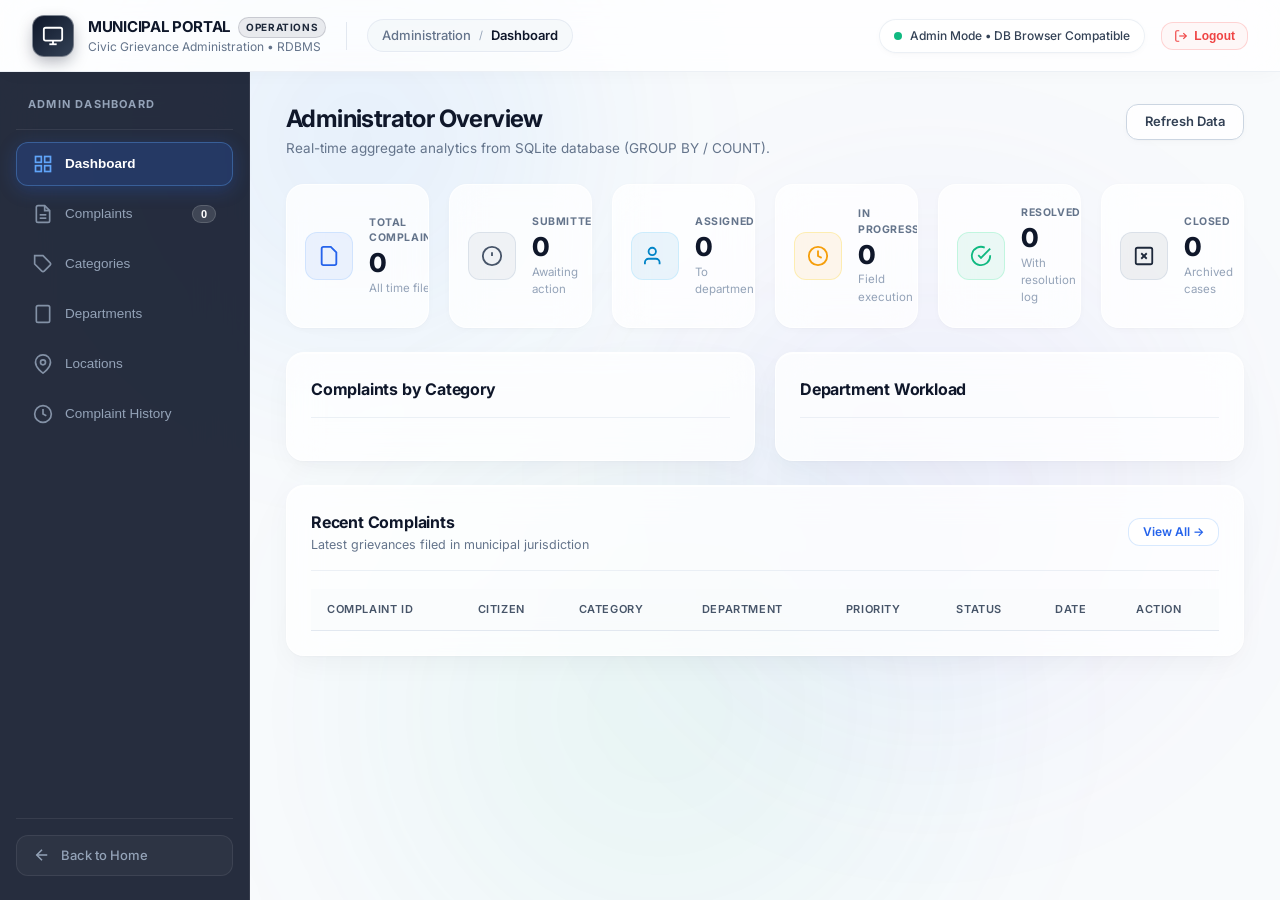
==== templates/admin.html @ cf2a0899 "Initial commit: Municipal Complaint Management System with Glassmorphism UI & Auth" ====
<!DOCTYPE html>
<html lang="en">
<head>
    <meta charset="UTF-8">
    <meta name="viewport" content="width=device-width, initial-scale=1.0">
    <title>Admin Dashboard - Municipal Complaint Management System</title>
    <!-- Google Fonts: Inter -->
    <link rel="preconnect" href="https://fonts.googleapis.com">
    <link rel="preconnect" href="https://fonts.gstatic.com" crossorigin>
    <link href="https://fonts.googleapis.com/css2?family=Inter:wght@300;400;500;600;700;800&display=swap" rel="stylesheet">
    <link rel="stylesheet" href="/static/css/style.css">
</head>
<body>
    <!-- Ambient Glass Orbs -->
    <div class="ambient-glow ambient-glow-1"></div>
    <div class="ambient-glow ambient-glow-2"></div>
    <div class="ambient-glow ambient-glow-3"></div>

    <div class="app-container">
        <!-- TOP HEADER -->
        <header class="app-header admin-header glass-header">
            <div class="header-left">
                <div class="header-brand">
                    <div class="brand-icon admin-theme-icon">
                        <svg width="22" height="22" viewBox="0 0 24 24" fill="none" stroke="currentColor" stroke-width="2">
                            <rect x="2" y="3" width="20" height="14" rx="2" ry="2"></rect>
                            <line x1="8" y1="21" x2="16" y2="21"></line>
                            <line x1="12" y1="17" x2="12" y2="21"></line>
                        </svg>
                    </div>
                    <div class="brand-text-block">
                        <div class="brand-title-row">
                            <span class="brand-title">MUNICIPAL PORTAL</span>
                            <span class="brand-chip admin-chip">OPERATIONS</span>
                        </div>
                        <span class="brand-subtitle">Civic Grievance Administration &bull; RDBMS</span>
                    </div>
                </div>
                <div class="header-divider"></div>
                <div class="header-breadcrumb">
                    <span class="breadcrumb-item">Administration</span>
                    <span class="breadcrumb-sep">/</span>
                    <span class="breadcrumb-active" id="admin-current-view-title">Dashboard</span>
                </div>
            </div>
            <div class="header-right">
                <div class="header-badge glass-badge">
                    <span class="pulse-dot"></span>
                    <span>Admin Mode &bull; DB Browser Compatible</span>
                </div>
                <button class="btn-logout" onclick="logoutAdmin()" title="Log out of admin session">
                    <svg width="14" height="14" viewBox="0 0 24 24" fill="none" stroke="currentColor" stroke-width="2">
                        <path d="M9 21H5a2 2 0 0 1-2-2V5a2 2 0 0 1 2-2h4"></path>
                        <polyline points="16 17 21 12 16 7"></polyline>
                        <line x1="21" y1="12" x2="9" y2="12"></line>
                    </svg>
                    <span>Logout</span>
                </button>
            </div>
        </header>

        <!-- MAIN APP BODY (SIDEBAR + CONTENT) -->
        <div class="app-body">
            <!-- ADMIN SIDEBAR -->
            <aside class="app-sidebar admin-sidebar">
                <div class="sidebar-header-label">ADMIN DASHBOARD</div>
                <nav class="sidebar-nav">
                    <button class="nav-item active" data-view="dashboard" onclick="switchAdminView('dashboard')">
                        <svg width="20" height="20" viewBox="0 0 24 24" fill="none" stroke="currentColor" stroke-width="2">
                            <rect x="3" y="3" width="7" height="7"></rect>
                            <rect x="14" y="3" width="7" height="7"></rect>
                            <rect x="14" y="14" width="7" height="7"></rect>
                            <rect x="3" y="14" width="7" height="7"></rect>
                        </svg>
                        <span>Dashboard</span>
                    </button>
                    <button class="nav-item" data-view="complaints" onclick="switchAdminView('complaints')">
                        <svg width="20" height="20" viewBox="0 0 24 24" fill="none" stroke="currentColor" stroke-width="2">
                            <path d="M14 2H6a2 2 0 0 0-2 2v16a2 2 0 0 0 2 2h12a2 2 0 0 0 2-2V8z"></path>
                            <polyline points="14 2 14 8 20 8"></polyline>
                            <line x1="16" y1="13" x2="8" y2="13"></line>
                            <line x1="16" y1="17" x2="8" y2="17"></line>
                        </svg>
                        <span>Complaints</span>
                        <span class="nav-counter" id="admin-complaints-count">0</span>
                    </button>
                    <button class="nav-item" data-view="categories" onclick="switchAdminView('categories')">
                        <svg width="20" height="20" viewBox="0 0 24 24" fill="none" stroke="currentColor" stroke-width="2">
                            <path d="M20.59 13.41l-7.17 7.17a2 2 0 0 1-2.83 0L2 12V2h10l8.59 8.59a2 2 0 0 1 0 2.82z"></path>
                            <line x1="7" y1="7" x2="7.01" y2="7"></line>
                        </svg>
                        <span>Categories</span>
                    </button>
                    <button class="nav-item" data-view="departments" onclick="switchAdminView('departments')">
                        <svg width="20" height="20" viewBox="0 0 24 24" fill="none" stroke="currentColor" stroke-width="2">
                            <rect x="4" y="2" width="16" height="20" rx="2" ry="2"></rect>
                            <line x1="9" y1="22" x2="9" y2="22.01"></line>
                            <line x1="15" y1="22" x2="15" y2="22.01"></line>
                            <line x1="9" y1="18" x2="9" y2="18.01"></line>
                            <line x1="15" y1="18" x2="15" y2="18.01"></line>
                            <line x1="9" y1="14" x2="9" y2="14.01"></line>
                            <line x1="15" y1="14" x2="15" y2="14.01"></line>
                        </svg>
                        <span>Departments</span>
                    </button>
                    <button class="nav-item" data-view="locations" onclick="switchAdminView('locations')">
                        <svg width="20" height="20" viewBox="0 0 24 24" fill="none" stroke="currentColor" stroke-width="2">
                            <path d="M21 10c0 7-9 13-9 13s-9-6-9-13a9 9 0 0 1 18 0z"></path>
                            <circle cx="12" cy="10" r="3"></circle>
                        </svg>
                        <span>Locations</span>
                    </button>
                    <button class="nav-item" data-view="history" onclick="switchAdminView('history')">
                        <svg width="20" height="20" viewBox="0 0 24 24" fill="none" stroke="currentColor" stroke-width="2">
                            <circle cx="12" cy="12" r="10"></circle>
                            <polyline points="12 6 12 12 16 14"></polyline>
                        </svg>
                        <span>Complaint History</span>
                    </button>
                </nav>

                <div class="sidebar-footer">
                    <a href="/" class="btn-back-home">
                        <svg width="18" height="18" viewBox="0 0 24 24" fill="none" stroke="currentColor" stroke-width="2">
                            <line x1="19" y1="12" x2="5" y2="12"></line>
                            <polyline points="12 19 5 12 12 5"></polyline>
                        </svg>
                        <span>Back to Home</span>
                    </a>
                </div>
            </aside>

            <!-- MAIN CONTENT PANELS -->
            <main class="app-content">

                <!-- 1. ADMIN: DASHBOARD -->
                <section class="view-panel active" id="admin-view-dashboard">
                    <div class="view-header">
                        <div>
                            <h1 class="page-title">Administrator Overview</h1>
                            <p class="page-subtitle">Real-time aggregate analytics from SQLite database (GROUP BY / COUNT).</p>
                        </div>
                        <button class="btn btn-secondary" onclick="loadAdminDashboardData()">Refresh Data</button>
                    </div>

                    <!-- 6 STAT CARDS -->
                    <div class="stats-grid stats-grid-6">
                        <div class="stat-card">
                            <div class="stat-icon-wrapper blue">
                                <svg width="22" height="22" viewBox="0 0 24 24" fill="none" stroke="currentColor" stroke-width="2">
                                    <path d="M14 2H6a2 2 0 0 0-2 2v16a2 2 0 0 0 2 2h12a2 2 0 0 0 2-2V8z"></path>
                                </svg>
                            </div>
                            <div class="stat-content">
                                <span class="stat-label">TOTAL COMPLAINTS</span>
                                <h2 class="stat-value" id="admin-stat-total">0</h2>
                                <span class="stat-subtext">All time filed</span>
                            </div>
                        </div>

                        <div class="stat-card">
                            <div class="stat-icon-wrapper gray">
                                <svg width="22" height="22" viewBox="0 0 24 24" fill="none" stroke="currentColor" stroke-width="2">
                                    <circle cx="12" cy="12" r="10"></circle>
                                    <line x1="12" y1="8" x2="12" y2="12"></line>
                                </svg>
                            </div>
                            <div class="stat-content">
                                <span class="stat-label">SUBMITTED</span>
                                <h2 class="stat-value" id="admin-stat-submitted">0</h2>
                                <span class="stat-subtext">Awaiting action</span>
                            </div>
                        </div>

                        <div class="stat-card">
                            <div class="stat-icon-wrapper cyan">
                                <svg width="22" height="22" viewBox="0 0 24 24" fill="none" stroke="currentColor" stroke-width="2">
                                    <path d="M17 21v-2a4 4 0 0 0-4-4H5a4 4 0 0 0-4 4v2"></path>
                                    <circle cx="9" cy="7" r="4"></circle>
                                </svg>
                            </div>
                            <div class="stat-content">
                                <span class="stat-label">ASSIGNED</span>
                                <h2 class="stat-value" id="admin-stat-assigned">0</h2>
                                <span class="stat-subtext">To department</span>
                            </div>
                        </div>

                        <div class="stat-card">
                            <div class="stat-icon-wrapper amber">
                                <svg width="22" height="22" viewBox="0 0 24 24" fill="none" stroke="currentColor" stroke-width="2">
                                    <circle cx="12" cy="12" r="10"></circle>
                                    <polyline points="12 6 12 12 16 14"></polyline>
                                </svg>
                            </div>
                            <div class="stat-content">
                                <span class="stat-label">IN PROGRESS</span>
                                <h2 class="stat-value" id="admin-stat-progress">0</h2>
                                <span class="stat-subtext">Field execution</span>
                            </div>
                        </div>

                        <div class="stat-card">
                            <div class="stat-icon-wrapper green">
                                <svg width="22" height="22" viewBox="0 0 24 24" fill="none" stroke="currentColor" stroke-width="2">
                                    <path d="M22 11.08V12a10 10 0 1 1-5.93-9.14"></path>
                                    <polyline points="22 4 12 14.01 9 11.01"></polyline>
                                </svg>
                            </div>
                            <div class="stat-content">
                                <span class="stat-label">RESOLVED</span>
                                <h2 class="stat-value" id="admin-stat-resolved">0</h2>
                                <span class="stat-subtext">With resolution log</span>
                            </div>
                        </div>

                        <div class="stat-card">
                            <div class="stat-icon-wrapper dark-gray">
                                <svg width="22" height="22" viewBox="0 0 24 24" fill="none" stroke="currentColor" stroke-width="2">
                                    <rect x="3" y="3" width="18" height="18" rx="2" ry="2"></rect>
                                    <line x1="9" y1="9" x2="15" y2="15"></line>
                                    <line x1="15" y1="9" x2="9" y2="15"></line>
                                </svg>
                            </div>
                            <div class="stat-content">
                                <span class="stat-label">CLOSED</span>
                                <h2 class="stat-value" id="admin-stat-closed">0</h2>
                                <span class="stat-subtext">Archived cases</span>
                            </div>
                        </div>
                    </div>

                    <!-- ANALYTICS ROW -->
                    <div class="dashboard-analytics-row">
                        <div class="analytics-card">
                            <div class="card-header">
                                <h3 class="card-title">Complaints by Category</h3>
                            </div>
                            <div class="card-body" id="admin-category-bars"></div>
                        </div>
                        <div class="analytics-card">
                            <div class="card-header">
                                <h3 class="card-title">Department Workload</h3>
                            </div>
                            <div class="card-body" id="admin-dept-bars"></div>
                        </div>
                    </div>

                    <!-- RECENT COMPLAINTS TABLE -->
                    <div class="data-card">
                        <div class="card-header flex-between">
                            <div>
                                <h3 class="card-title">Recent Complaints</h3>
                                <p class="card-subtitle">Latest grievances filed in municipal jurisdiction</p>
                            </div>
                            <button class="btn btn-outline-sm" onclick="switchAdminView('complaints')">View All &rarr;</button>
                        </div>
                        <div class="table-responsive">
                            <table class="data-table" id="admin-recent-table">
                                <thead>
                                    <tr>
                                        <th>Complaint ID</th>
                                        <th>Citizen</th>
                                        <th>Category</th>
                                        <th>Department</th>
                                        <th>Priority</th>
                                        <th>Status</th>
                                        <th>Date</th>
                                        <th>Action</th>
                                    </tr>
                                </thead>
                                <tbody>
                                    <!-- Dynamic -->
                                </tbody>
                            </table>
                        </div>
                    </div>
                </section>

                <!-- 2. ADMIN: COMPLAINTS MANAGEMENT -->
                <section class="view-panel" id="admin-view-complaints">
                    <div class="view-header">
                        <div>
                            <h1 class="page-title">Complaint Management</h1>
                            <p class="page-subtitle">View, search, assign departments, update statuses, add resolutions, and view audit history.</p>
                        </div>
                    </div>

                    <!-- FILTERS BAR -->
                    <div class="filters-card">
                        <div class="filters-row">
                            <div class="filter-group search-group">
                                <label for="admin-filter-search">Search</label>
                                <input type="text" id="admin-filter-search" placeholder="Search by ID, title, citizen, phone, location...">
                            </div>
                            <div class="filter-group">
                                <label for="admin-filter-status">Status</label>
                                <select id="admin-filter-status">
                                    <option value="">All Statuses</option>
                                    <option value="SUBMITTED">SUBMITTED</option>
                                    <option value="ASSIGNED">ASSIGNED</option>
                                    <option value="IN_PROGRESS">IN_PROGRESS</option>
                                    <option value="RESOLVED">RESOLVED</option>
                                    <option value="CLOSED">CLOSED</option>
                                    <option value="REJECTED">REJECTED</option>
                                </select>
                            </div>
                            <div class="filter-group">
                                <label for="admin-filter-priority">Priority</label>
                                <select id="admin-filter-priority">
                                    <option value="">All Priorities</option>
                                    <option value="LOW">LOW</option>
                                    <option value="MEDIUM">MEDIUM</option>
                                    <option value="HIGH">HIGH</option>
                                    <option value="URGENT">URGENT</option>
                                </select>
                            </div>
                            <div class="filter-group">
                                <label for="admin-filter-category">Category</label>
                                <select id="admin-filter-category">
                                    <option value="">All Categories</option>
                                </select>
                            </div>
                            <div class="filter-actions">
                                <button class="btn btn-secondary btn-sm" id="btn-admin-reset-filters">Reset</button>
                            </div>
                        </div>
                    </div>

                    <!-- COMPLAINTS TABLE -->
                    <div class="data-card">
                        <div class="table-responsive">
                            <table class="data-table" id="admin-all-complaints-table">
                                <thead>
                                    <tr>
                                        <th>ID</th>
                                        <th>Citizen</th>
                                        <th>Title</th>
                                        <th>Category</th>
                                        <th>Location</th>
                                        <th>Department</th>
                                        <th>Priority</th>
                                        <th>Status</th>
                                        <th>Submitted Date</th>
                                        <th>Actions</th>
                                    </tr>
                                </thead>
                                <tbody>
                                    <!-- Dynamic -->
                                </tbody>
                            </table>
                        </div>
                    </div>
                </section>

                <!-- 3. ADMIN: CATEGORIES -->
                <section class="view-panel" id="admin-view-categories">
                    <div class="view-header">
                        <div>
                            <h1 class="page-title">Complaint Categories</h1>
                            <p class="page-subtitle">Standard classifications for public grievances.</p>
                        </div>
                        <button class="btn btn-primary" onclick="openModal('modal-admin-add-category')">+ Add Category</button>
                    </div>
                    <div class="data-card">
                        <div class="table-responsive">
                            <table class="data-table" id="admin-categories-table">
                                <thead>
                                    <tr>
                                        <th>ID</th>
                                        <th>Category Name</th>
                                        <th>Description</th>
                                        <th>Complaints Filed</th>
                                        <th>Actions</th>
                                    </tr>
                                </thead>
                                <tbody>
                                    <!-- Dynamic -->
                                </tbody>
                            </table>
                        </div>
                    </div>
                </section>

                <!-- 4. ADMIN: DEPARTMENTS -->
                <section class="view-panel" id="admin-view-departments">
                    <div class="view-header">
                        <div>
                            <h1 class="page-title">Municipal Departments</h1>
                            <p class="page-subtitle">Divisions responsible for investigation and engineering remediation.</p>
                        </div>
                        <button class="btn btn-primary" onclick="openModal('modal-admin-add-department')">+ Add Department</button>
                    </div>
                    <div class="data-card">
                        <div class="table-responsive">
                            <table class="data-table" id="admin-departments-table">
                                <thead>
                                    <tr>
                                        <th>ID</th>
                                        <th>Department Name</th>
                                        <th>Email</th>
                                        <th>Phone</th>
                                        <th>Assigned Complaints</th>
                                        <th>Active Workload</th>
                                    </tr>
                                </thead>
                                <tbody>
                                    <!-- Dynamic -->
                                </tbody>
                            </table>
                        </div>
                    </div>
                </section>

                <!-- 5. ADMIN: LOCATIONS -->
                <section class="view-panel" id="admin-view-locations">
                    <div class="view-header">
                        <div>
                            <h1 class="page-title">Coverage Locations</h1>
                            <p class="page-subtitle">Wards, street addresses, and municipal zones.</p>
                        </div>
                        <button class="btn btn-primary" onclick="openModal('modal-admin-add-location')">+ Add Location</button>
                    </div>
                    <div class="data-card">
                        <div class="table-responsive">
                            <table class="data-table" id="admin-locations-table">
                                <thead>
                                    <tr>
                                        <th>ID</th>
                                        <th>Address</th>
                                        <th>Area / Ward</th>
                                        <th>City</th>
                                        <th>Pincode</th>
                                        <th>Complaints Count</th>
                                    </tr>
                                </thead>
                                <tbody>
                                    <!-- Dynamic -->
                                </tbody>
                            </table>
                        </div>
                    </div>
                </section>

                <!-- 6. ADMIN: COMPLAINT HISTORY (AUDIT TRAIL) -->
                <section class="view-panel" id="admin-view-history">
                    <div class="view-header">
                        <div>
                            <h1 class="page-title">Complaint History &amp; Audit Trail</h1>
                            <p class="page-subtitle">Immutable log of status transitions, administrative remarks, and certifying actors.</p>
                        </div>
                        <div class="header-actions">
                            <input type="text" id="admin-history-filter-id" class="input-sm" placeholder="Filter by Complaint ID...">
                            <button class="btn btn-secondary btn-sm" onclick="loadAdminHistory()">Filter</button>
                        </div>
                    </div>
                    <div class="data-card">
                        <div class="table-responsive">
                            <table class="data-table" id="admin-history-table">
                                <thead>
                                    <tr>
                                        <th>History ID</th>
                                        <th>Complaint ID</th>
                                        <th>Old Status</th>
                                        <th>New Status</th>
                                        <th>Remarks</th>
                                        <th>Updated By</th>
                                        <th>Updated At</th>
                                    </tr>
                                </thead>
                                <tbody>
                                    <!-- Dynamic -->
                                </tbody>
                            </table>
                        </div>
                    </div>
                </section>

            </main>
        </div>
    </div>

    <!-- ========================================================================= -->
    <!-- MODAL 1: ASSIGN DEPARTMENT -->
    <!-- ========================================================================= -->
    <div class="modal-overlay" id="modal-assign-department">
        <div class="modal-card">
            <div class="modal-header">
                <h3 class="modal-title">Assign Department</h3>
                <button class="modal-close-btn" onclick="closeModal('modal-assign-department')">&times;</button>
            </div>
            <form id="form-assign-department">
                <div class="modal-body">
                    <input type="hidden" id="assign-complaint-id">
                    <div class="info-item" style="margin-bottom: 12px;">
                        <span class="info-label">Complaint</span>
                        <strong class="info-value" id="assign-display-title">-</strong>
                    </div>
                    <div class="info-item" style="margin-bottom: 12px;">
                        <span class="info-label">Category</span>
                        <span class="info-value" id="assign-category-name">-</span>
                    </div>
                    <div class="form-group">
                        <label for="assign-select-dept">Assign Department <span class="required">*</span></label>
                        <select id="assign-select-dept" required>
                            <option value="">Select Department...</option>
                        </select>
                    </div>
                    <div class="form-group">
                        <label for="assign-remarks">Assignment Notes</label>
                        <input type="text" id="assign-remarks" placeholder="e.g. Dispatched to Ward 4 field inspection team">
                    </div>
                </div>
                <div class="modal-footer">
                    <button type="button" class="btn btn-secondary" onclick="closeModal('modal-assign-department')">Cancel</button>
                    <button type="submit" class="btn btn-primary">Assign Department</button>
                </div>
            </form>
        </div>
    </div>

    <!-- ========================================================================= -->
    <!-- MODAL 2: UPDATE STATUS -->
    <!-- ========================================================================= -->
    <div class="modal-overlay" id="modal-update-status">
        <div class="modal-card">
            <div class="modal-header">
                <h3 class="modal-title">Update Complaint Status</h3>
                <button class="modal-close-btn" onclick="closeModal('modal-update-status')">&times;</button>
            </div>
            <form id="form-update-status-admin">
                <div class="modal-body">
                    <input type="hidden" id="status-complaint-id">
                    <div class="info-item" style="margin-bottom: 12px;">
                        <span class="info-label">Complaint:</span>
                        <strong class="info-value" id="status-display-title">-</strong>
                    </div>
                    <div class="info-item" style="margin-bottom: 12px;">
                        <span class="info-label">Current Status:</span>
                        <span class="badge" id="status-current-badge">SUBMITTED</span>
                    </div>
                    <div class="form-group">
                        <label for="status-new-select">New Status <span class="required">*</span></label>
                        <select id="status-new-select" required>
                            <option value="SUBMITTED">SUBMITTED</option>
                            <option value="ASSIGNED">ASSIGNED</option>
                            <option value="IN_PROGRESS">IN_PROGRESS</option>
                            <option value="RESOLVED">RESOLVED</option>
                            <option value="CLOSED">CLOSED</option>
                            <option value="REJECTED">REJECTED</option>
                        </select>
                    </div>
                    <div class="form-group">
                        <label for="status-remarks">Remarks / Reason</label>
                        <input type="text" id="status-remarks" placeholder="e.g. Field inspection completed, work in progress">
                    </div>
                    <div class="form-group">
                        <label for="status-updated-by">Updated By (Officer Name)</label>
                        <input type="text" id="status-updated-by" placeholder="e.g. Municipal Executive Officer">
                    </div>
                </div>
                <div class="modal-footer">
                    <button type="button" class="btn btn-secondary" onclick="closeModal('modal-update-status')">Cancel</button>
                    <button type="submit" class="btn btn-primary">Update Status</button>
                </div>
            </form>
        </div>
    </div>

    <!-- ========================================================================= -->
    <!-- MODAL 3: ADD RESOLUTION -->
    <!-- ========================================================================= -->
    <div class="modal-overlay" id="modal-add-resolution">
        <div class="modal-card">
            <div class="modal-header">
                <h3 class="modal-title">Add Official Resolution Record</h3>
                <button class="modal-close-btn" onclick="closeModal('modal-add-resolution')">&times;</button>
            </div>
            <form id="form-add-resolution-admin">
                <div class="modal-body">
                    <input type="hidden" id="res-complaint-id">
                    <div class="info-item" style="margin-bottom: 12px;">
                        <span class="info-label">Complaint:</span>
                        <strong class="info-value" id="res-display-title">-</strong>
                    </div>
                    <div class="callout" style="margin-bottom: 14px;">
                        <strong>Resolution Enforcement:</strong> Saving this resolution records the certificate in the <code>resolutions</code> table and automatically sets complaint status to <code>RESOLVED</code> with <code>resolved_at = CURRENT_TIMESTAMP</code>.
                    </div>
                    <div class="form-group">
                        <label for="res-desc">Resolution Description <span class="required">*</span></label>
                        <textarea id="res-desc" rows="3" required placeholder="Describe remedial actions taken (e.g. Garbage cleared, dustbins replaced, road resurfaced)..."></textarea>
                    </div>
                    <div class="form-group">
                        <label for="res-by">Resolved By (Department / Officer Name) <span class="required">*</span></label>
                        <input type="text" id="res-by" required placeholder="e.g. Sanitation Department (Supervisor Ramesh)">
                    </div>
                </div>
                <div class="modal-footer">
                    <button type="button" class="btn btn-secondary" onclick="closeModal('modal-add-resolution')">Cancel</button>
                    <button type="submit" class="btn btn-primary">Save Resolution</button>
                </div>
            </form>
        </div>
    </div>

    <!-- ========================================================================= -->
    <!-- MODAL 4: VIEW HISTORY TIMELINE -->
    <!-- ========================================================================= -->
    <div class="modal-overlay" id="modal-view-history">
        <div class="modal-card modal-lg">
            <div class="modal-header">
                <div>
                    <h3 class="modal-title" id="history-modal-title">Complaint Audit History</h3>
                    <p class="modal-subtitle">Complete chronological lifecycle records (Table: complaint_history)</p>
                </div>
                <button class="modal-close-btn" onclick="closeModal('modal-view-history')">&times;</button>
            </div>
            <div class="modal-body modal-scrollable">
                <div class="timeline" id="admin-complaint-timeline">
                    <!-- Dynamic -->
                </div>
            </div>
            <div class="modal-footer">
                <button type="button" class="btn btn-secondary" onclick="closeModal('modal-view-history')">Close</button>
            </div>
        </div>
    </div>

    <!-- ========================================================================= -->
    <!-- MODALS FOR MASTER DATA: CATEGORY, DEPARTMENT, LOCATION -->
    <!-- ========================================================================= -->
    <!-- Add Category Modal -->
    <div class="modal-overlay" id="modal-admin-add-category">
        <div class="modal-card">
            <div class="modal-header">
                <h3 class="modal-title">Add Category</h3>
                <button class="modal-close-btn" onclick="closeModal('modal-admin-add-category')">&times;</button>
            </div>
            <form id="form-admin-add-category">
                <div class="modal-body">
                    <div class="form-group">
                        <label for="admin-cat-name">Category Name <span class="required">*</span></label>
                        <input type="text" id="admin-cat-name" required placeholder="e.g. Stray Animals">
                    </div>
                    <div class="form-group">
                        <label for="admin-cat-desc">Description</label>
                        <textarea id="admin-cat-desc" rows="3" placeholder="Category scope and problems covered"></textarea>
                    </div>
                </div>
                <div class="modal-footer">
                    <button type="button" class="btn btn-secondary" onclick="closeModal('modal-admin-add-category')">Cancel</button>
                    <button type="submit" class="btn btn-primary">Save Category</button>
                </div>
            </form>
        </div>
    </div>

    <!-- Add Department Modal -->
    <div class="modal-overlay" id="modal-admin-add-department">
        <div class="modal-card">
            <div class="modal-header">
                <h3 class="modal-title">Add Municipal Department</h3>
                <button class="modal-close-btn" onclick="closeModal('modal-admin-add-department')">&times;</button>
            </div>
            <form id="form-admin-add-department">
                <div class="modal-body">
                    <div class="form-group">
                        <label for="admin-dept-name">Department Name <span class="required">*</span></label>
                        <input type="text" id="admin-dept-name" required placeholder="e.g. Public Health Department">
                    </div>
                    <div class="form-group">
                        <label for="admin-dept-email">Email</label>
                        <input type="email" id="admin-dept-email" placeholder="e.g. health@municipal.gov.in">
                    </div>
                    <div class="form-group">
                        <label for="admin-dept-phone">Phone</label>
                        <input type="tel" id="admin-dept-phone" placeholder="e.g. +91 98765 43219">
                    </div>
                </div>
                <div class="modal-footer">
                    <button type="button" class="btn btn-secondary" onclick="closeModal('modal-admin-add-department')">Cancel</button>
                    <button type="submit" class="btn btn-primary">Save Department</button>
                </div>
            </form>
        </div>
    </div>

    <!-- Add Location Modal -->
    <div class="modal-overlay" id="modal-admin-add-location">
        <div class="modal-card">
            <div class="modal-header">
                <h3 class="modal-title">Add Coverage Location</h3>
                <button class="modal-close-btn" onclick="closeModal('modal-admin-add-location')">&times;</button>
            </div>
            <form id="form-admin-add-location">
                <div class="modal-body">
                    <div class="form-group">
                        <label for="admin-loc-address">Address / Street <span class="required">*</span></label>
                        <input type="text" id="admin-loc-address" required placeholder="e.g. 12th Cross, Main Road">
                    </div>
                    <div class="form-row two-col">
                        <div class="form-group">
                            <label for="admin-loc-area">Area / Ward <span class="required">*</span></label>
                            <input type="text" id="admin-loc-area" required placeholder="e.g. Koramangala">
                        </div>
                        <div class="form-group">
                            <label for="admin-loc-city">City <span class="required">*</span></label>
                            <input type="text" id="admin-loc-city" required value="Bengaluru">
                        </div>
                    </div>
                    <div class="form-group">
                        <label for="admin-loc-pincode">Pincode</label>
                        <input type="text" id="admin-loc-pincode" placeholder="e.g. 560034">
                    </div>
                </div>
                <div class="modal-footer">
                    <button type="button" class="btn btn-secondary" onclick="closeModal('modal-admin-add-location')">Cancel</button>
                    <button type="submit" class="btn btn-primary">Save Location</button>
                </div>
            </form>
        </div>
    </div>

    <!-- Toast Notifications -->
    <div id="toast-container" class="toast-container"></div>

    <script src="/static/js/admin.js"></script>
</body>
</html>
---- static/css/style.css ----
/* ==========================================================================
   MUNICIPAL COMPLAINT MANAGEMENT SYSTEM - STYLESHEET
   Aesthetic: Professional Minimalism + Glassmorphism
   Key Elements:
     - Frosted glass surfaces with multi-layer backdrop blurs & subtle specular rims
     - Ambient background light orbs producing refractive depth
     - Unified floating glass header with brand capsules & breadcrumb indicators
     - Translucent obsidian glass sidebar with glowing active pill tabs
     - High-precision typography, clean whitespace, and frictionless forms
   ========================================================================== */

/* --------------------------------------------------------------------------
   0. DESIGN TOKENS
   -------------------------------------------------------------------------- */
:root {
    /* Brand Palette */
    --primary: #2563eb;
    --primary-hover: #1d4ed8;
    --primary-focus: rgba(37, 99, 235, 0.2);
    --primary-light: rgba(37, 99, 235, 0.08);
    --primary-border: rgba(191, 219, 254, 0.6);

    --accent-sky: #0284c7;
    --accent-emerald: #10b981;
    --accent-amber: #f59e0b;
    --accent-rose: #ef4444;
    --accent-violet: #8b5cf6;

    /* Base Neutrals */
    --slate-950: #020617;
    --slate-900: #0f172a;
    --slate-800: #1e293b;
    --slate-700: #334155;
    --slate-600: #475569;
    --slate-500: #64748b;
    --slate-400: #94a3b8;
    --slate-300: #cbd5e1;
    --slate-200: #e2e8f0;
    --slate-100: #f1f5f9;
    --slate-50:  #f8fafc;

    --bg-main: #f8fafc;
    --text-main: #0f172a;
    --text-muted: #64748b;
    --text-light: #94a3b8;

    /* Glassmorphism System Tokens */
    --glass-bg: rgba(255, 255, 255, 0.72);
    --glass-bg-subtle: rgba(255, 255, 255, 0.45);
    --glass-bg-hover: rgba(255, 255, 255, 0.88);
    --glass-bg-card: rgba(255, 255, 255, 0.76);
    --glass-border: rgba(255, 255, 255, 0.75);
    --glass-border-subtle: rgba(226, 232, 240, 0.65);
    --glass-border-dark: rgba(255, 255, 255, 0.12);

    --glass-blur: blur(16px);
    --glass-blur-lg: blur(24px);

    /* Specular and Diffuse Shadows */
    --glass-shadow-sm: 0 2px 8px -2px rgba(15, 23, 42, 0.04), 0 1px 2px rgba(15, 23, 42, 0.02);
    --glass-shadow: 0 10px 30px -6px rgba(15, 23, 42, 0.05), 0 1px 3px rgba(15, 23, 42, 0.03), inset 0 1px 0 rgba(255, 255, 255, 0.9);
    --glass-shadow-lg: 0 20px 45px -12px rgba(15, 23, 42, 0.08), 0 4px 12px -2px rgba(15, 23, 42, 0.03), inset 0 1px 0 rgba(255, 255, 255, 0.95);
    --glass-shadow-modal: 0 25px 60px -15px rgba(15, 23, 42, 0.25), 0 0 1px 1px rgba(255, 255, 255, 0.4);

    /* Obsidian Glass (Sidebar & Dark Accents) */
    --obsidian-bg: rgba(15, 23, 42, 0.90);
    --obsidian-border: rgba(255, 255, 255, 0.08);

    /* Radii */
    --radius-sm: 8px;
    --radius-md: 12px;
    --radius-lg: 18px;
    --radius-xl: 24px;
    --radius-full: 9999px;

    /* Transitions */
    --transition-fast: all 0.18s cubic-bezier(0.16, 1, 0.3, 1);
    --transition: all 0.26s cubic-bezier(0.16, 1, 0.3, 1);
}

/* --------------------------------------------------------------------------
   1. GLOBAL RESET & BASE STYLING
   -------------------------------------------------------------------------- */
*, *::before, *::after {
    margin: 0;
    padding: 0;
    box-sizing: border-box;
}

body {
    font-family: 'Inter', -apple-system, BlinkMacSystemFont, "Segoe UI", Roboto, sans-serif;
    background-color: var(--bg-main);
    color: var(--text-main);
    line-height: 1.5;
    -webkit-font-smoothing: antialiased;
    -moz-osx-font-smoothing: grayscale;
    overflow-x: hidden;
    position: relative;
    min-height: 100vh;
}

/* --------------------------------------------------------------------------
   2. AMBIENT GLOW ORBS (OPTICAL GLASS REFRACTION BACKGROUND)
   -------------------------------------------------------------------------- */
.ambient-glow {
    position: fixed;
    border-radius: 50%;
    filter: blur(100px);
    pointer-events: none;
    z-index: 0;
    opacity: 0.65;
    transition: opacity 1s ease;
}

.ambient-glow-1 {
    top: -120px;
    left: 8%;
    width: 520px;
    height: 520px;
    background: radial-gradient(circle, rgba(59, 130, 246, 0.18) 0%, rgba(14, 165, 233, 0.05) 70%, transparent 100%);
}

.ambient-glow-2 {
    top: 20%;
    right: 4%;
    width: 600px;
    height: 600px;
    background: radial-gradient(circle, rgba(99, 102, 241, 0.14) 0%, rgba(139, 92, 246, 0.04) 70%, transparent 100%);
}

.ambient-glow-3 {
    bottom: -150px;
    left: 25%;
    width: 680px;
    height: 680px;
    background: radial-gradient(circle, rgba(16, 185, 129, 0.12) 0%, rgba(56, 189, 248, 0.04) 70%, transparent 100%);
}

/* --------------------------------------------------------------------------
   3. APP CONTAINER & MASTER LAYOUT
   -------------------------------------------------------------------------- */
.app-container {
    display: flex;
    flex-direction: column;
    height: 100vh;
    overflow: hidden;
    position: relative;
    z-index: 1;
}

.app-body {
    display: flex;
    flex: 1;
    overflow: hidden;
    position: relative;
}

/* --------------------------------------------------------------------------
   4. REDESIGNED FROSTED GLASS HEADER (MINIMALIST + DISTINCTIVE)
   -------------------------------------------------------------------------- */
.app-header {
    height: 72px;
    background: rgba(255, 255, 255, 0.78);
    backdrop-filter: var(--glass-blur-lg);
    -webkit-backdrop-filter: var(--glass-blur-lg);
    border-bottom: 1px solid var(--glass-border-subtle);
    display: flex;
    align-items: center;
    justify-content: space-between;
    padding: 0 32px;
    z-index: 30;
    flex-shrink: 0;
    box-shadow: 0 4px 20px -4px rgba(15, 23, 42, 0.03);
    position: relative;
}

.header-left {
    display: flex;
    align-items: center;
    gap: 20px;
    min-width: 0;
}

.header-brand {
    display: flex;
    align-items: center;
    gap: 14px;
    text-decoration: none;
    flex-shrink: 0;
}

.brand-icon {
    width: 42px;
    height: 42px;
    color: #ffffff;
    border-radius: var(--radius-md);
    display: flex;
    align-items: center;
    justify-content: center;
    flex-shrink: 0;
    position: relative;
    box-shadow: 0 6px 16px -2px rgba(37, 99, 235, 0.35);
    border: 1px solid rgba(255, 255, 255, 0.4);
}

.user-theme-icon {
    background: linear-gradient(135deg, #2563eb, #0284c7);
}

.admin-theme-icon {
    background: linear-gradient(135deg, #0f172a, #334155);
    box-shadow: 0 6px 16px -2px rgba(15, 23, 42, 0.35);
}

.brand-text-block {
    display: flex;
    flex-direction: column;
    justify-content: center;
    gap: 2px;
}

.brand-title-row {
    display: flex;
    align-items: center;
    gap: 8px;
}

.brand-title {
    font-size: 15px;
    font-weight: 700;
    letter-spacing: -0.3px;
    color: var(--slate-900);
    line-height: 1.2;
}

.brand-chip {
    font-size: 10px;
    font-weight: 700;
    letter-spacing: 0.6px;
    text-transform: uppercase;
    padding: 2px 7px;
    border-radius: var(--radius-full);
}

.citizen-chip {
    background: rgba(37, 99, 235, 0.1);
    color: var(--primary);
    border: 1px solid rgba(37, 99, 235, 0.2);
}

.admin-chip {
    background: rgba(15, 23, 42, 0.08);
    color: var(--slate-800);
    border: 1px solid rgba(15, 23, 42, 0.15);
}

.landing-chip {
    background: rgba(16, 185, 129, 0.1);
    color: #059669;
    border: 1px solid rgba(16, 185, 129, 0.2);
}

.brand-subtitle {
    font-size: 12px;
    color: var(--slate-500);
    font-weight: 400;
    line-height: 1.2;
    white-space: nowrap;
}

/* Header Divider & Minimalist Breadcrumb */
.header-divider {
    width: 1px;
    height: 28px;
    background: var(--slate-200);
}

.header-breadcrumb {
    display: flex;
    align-items: center;
    gap: 8px;
    font-size: 13px;
    background: rgba(241, 245, 249, 0.6);
    padding: 6px 14px;
    border-radius: var(--radius-full);
    border: 1px solid rgba(226, 232, 240, 0.8);
    backdrop-filter: var(--glass-blur);
}

.breadcrumb-item {
    color: var(--slate-500);
    font-weight: 500;
}

.breadcrumb-sep {
    color: var(--slate-400);
    font-size: 11px;
}

.breadcrumb-active {
    color: var(--slate-900);
    font-weight: 600;
}

/* Header Right Area */
.header-right {
    display: flex;
    align-items: center;
    gap: 16px;
    flex-shrink: 0;
}

.glass-badge, .header-badge {
    display: flex;
    align-items: center;
    gap: 8px;
    background: rgba(255, 255, 255, 0.7);
    border: 1px solid var(--glass-border-subtle);
    padding: 7px 14px;
    border-radius: var(--radius-full);
    font-size: 12px;
    font-weight: 500;
    color: var(--slate-700);
    backdrop-filter: var(--glass-blur);
    box-shadow: var(--glass-shadow-sm);
}

.pulse-dot {
    width: 8px;
    height: 8px;
    background-color: var(--accent-emerald);
    border-radius: 50%;
    box-shadow: 0 0 0 0 rgba(16, 185, 129, 0.7);
    animation: modern-pulse 2s cubic-bezier(0.4, 0, 0.6, 1) infinite;
}

@keyframes modern-pulse {
    0% { transform: scale(0.95); box-shadow: 0 0 0 0 rgba(16, 185, 129, 0.7); }
    70% { transform: scale(1); box-shadow: 0 0 0 8px rgba(16, 185, 129, 0); }
    100% { transform: scale(0.95); box-shadow: 0 0 0 0 rgba(16, 185, 129, 0); }
}

.glass-btn-primary {
    background: linear-gradient(135deg, #2563eb, #1d4ed8);
    color: #ffffff;
    box-shadow: 0 4px 14px rgba(37, 99, 235, 0.35);
    border: 1px solid rgba(255, 255, 255, 0.25);
    position: relative;
    overflow: hidden;
}

.glass-btn-primary::after {
    content: '';
    position: absolute;
    top: 0; left: -100%; width: 100%; height: 100%;
    background: linear-gradient(90deg, transparent, rgba(255, 255, 255, 0.2), transparent);
    transition: 0.5s;
}

.glass-btn-primary:hover::after {
    left: 100%;
}

/* --------------------------------------------------------------------------
   5. FROSTED OBSIDIAN GLASS SIDEBAR
   -------------------------------------------------------------------------- */
.app-sidebar {
    width: 250px;
    background: var(--obsidian-bg);
    backdrop-filter: var(--glass-blur-lg);
    -webkit-backdrop-filter: var(--glass-blur-lg);
    border-right: 1px solid var(--obsidian-border);
    color: #f8fafc;
    display: flex;
    flex-direction: column;
    justify-content: space-between;
    padding: 24px 16px;
    flex-shrink: 0;
    user-select: none;
    z-index: 20;
}

.sidebar-header-label {
    font-size: 11px;
    font-weight: 700;
    color: var(--slate-400);
    letter-spacing: 1.2px;
    text-transform: uppercase;
    padding: 0 12px 16px 12px;
    border-bottom: 1px solid rgba(255, 255, 255, 0.08);
    margin-bottom: 12px;
}

.sidebar-nav {
    display: flex;
    flex-direction: column;
    gap: 6px;
    flex: 1;
}

.nav-item {
    display: flex;
    align-items: center;
    gap: 12px;
    padding: 11px 16px;
    background: transparent;
    border: 1px solid transparent;
    color: var(--slate-400);
    font-size: 13.5px;
    font-weight: 500;
    border-radius: var(--radius-md);
    cursor: pointer;
    transition: var(--transition-fast);
    text-align: left;
    width: 100%;
    position: relative;
}

.nav-item svg {
    flex-shrink: 0;
    opacity: 0.85;
    transition: var(--transition-fast);
}

.nav-item:hover {
    background: rgba(255, 255, 255, 0.06);
    color: #f8fafc;
    border-color: rgba(255, 255, 255, 0.04);
}

.nav-item:hover svg {
    opacity: 1;
    transform: scale(1.05);
}

.nav-item.active {
    background: rgba(37, 99, 235, 0.22);
    border-color: rgba(96, 165, 250, 0.35);
    color: #ffffff;
    font-weight: 600;
    box-shadow: 0 4px 18px rgba(37, 99, 235, 0.25);
}

.nav-item.active svg {
    color: #60a5fa;
    opacity: 1;
}

.nav-counter {
    margin-left: auto;
    background: rgba(255, 255, 255, 0.12);
    color: #ffffff;
    font-size: 11px;
    font-weight: 600;
    padding: 2px 8px;
    border-radius: var(--radius-full);
    border: 1px solid rgba(255, 255, 255, 0.15);
}

.sidebar-footer {
    padding-top: 16px;
    border-top: 1px solid rgba(255, 255, 255, 0.08);
}

.btn-back-home {
    display: flex;
    align-items: center;
    gap: 10px;
    color: var(--slate-400);
    text-decoration: none;
    padding: 10px 16px;
    font-size: 13px;
    font-weight: 500;
    border-radius: var(--radius-md);
    transition: var(--transition-fast);
    border: 1px solid rgba(255, 255, 255, 0.08);
    background: rgba(255, 255, 255, 0.03);
}

.btn-back-home:hover {
    background: rgba(255, 255, 255, 0.08);
    color: #ffffff;
    border-color: rgba(255, 255, 255, 0.15);
}

/* --------------------------------------------------------------------------
   6. APP CONTENT AREA & VIEW PANELS
   -------------------------------------------------------------------------- */
.app-content {
    flex: 1;
    overflow-y: auto;
    padding: 32px 36px;
    display: flex;
    flex-direction: column;
    position: relative;
    z-index: 2;
}

.view-panel {
    display: none;
    flex-direction: column;
    gap: 24px;
    animation: glassSlideUp 0.3s cubic-bezier(0.16, 1, 0.3, 1);
}

.view-panel.active {
    display: flex;
}

@keyframes glassSlideUp {
    from {
        opacity: 0;
        transform: translateY(8px);
    }
    to {
        opacity: 1;
        transform: translateY(0);
    }
}

.view-header {
    display: flex;
    align-items: flex-start;
    justify-content: space-between;
    gap: 16px;
    margin-bottom: 2px;
}

.page-title {
    font-size: 24px;
    font-weight: 700;
    color: var(--slate-900);
    letter-spacing: -0.6px;
    line-height: 1.25;
}

.page-subtitle {
    font-size: 13.5px;
    color: var(--slate-500);
    margin-top: 4px;
    font-weight: 400;
}

/* --------------------------------------------------------------------------
   7. FROSTED GLASS CARDS (DATA CARD, PHONE LOOKUP, ANALYTICS)
   -------------------------------------------------------------------------- */
.data-card, .analytics-card, .filters-card {
    background: var(--glass-bg-card);
    backdrop-filter: var(--glass-blur);
    -webkit-backdrop-filter: var(--glass-blur);
    border: 1px solid var(--glass-border);
    border-radius: var(--radius-lg);
    box-shadow: var(--glass-shadow);
    overflow: hidden;
    padding: 24px;
    position: relative;
    transition: var(--transition);
}

.data-card:hover, .analytics-card:hover {
    box-shadow: var(--glass-shadow-lg);
}

.card-header {
    padding: 0 0 16px 0;
    border-bottom: 1px solid var(--glass-border-subtle);
    margin-bottom: 18px;
}

.card-header.flex-between {
    display: flex;
    align-items: center;
    justify-content: space-between;
}

.card-title {
    font-size: 16px;
    font-weight: 700;
    color: var(--slate-900);
    letter-spacing: -0.2px;
}

.card-subtitle {
    font-size: 12.5px;
    color: var(--slate-500);
    margin-top: 2px;
}

/* Phone Lookup Card (User Dashboard) */
.phone-lookup-card {
    background: linear-gradient(135deg, rgba(255, 255, 255, 0.85) 0%, rgba(240, 249, 255, 0.7) 100%);
    backdrop-filter: var(--glass-blur);
    -webkit-backdrop-filter: var(--glass-blur);
    border: 1px solid rgba(186, 230, 253, 0.8);
    border-radius: var(--radius-lg);
    padding: 22px 26px;
    display: flex;
    flex-direction: column;
    gap: 16px;
    box-shadow: var(--glass-shadow);
    position: relative;
}

.phone-lookup-card::before {
    content: '';
    position: absolute;
    inset: 0;
    border-radius: var(--radius-lg);
    padding: 1px;
    background: linear-gradient(135deg, rgba(255, 255, 255, 0.9), rgba(56, 189, 248, 0.3));
    -webkit-mask: linear-gradient(#fff 0 0) content-box, linear-gradient(#fff 0 0);
    -webkit-mask-composite: xor;
    mask-composite: exclude;
    pointer-events: none;
}

.lookup-header {
    display: flex;
    align-items: center;
    gap: 14px;
    color: var(--primary);
}

.lookup-title {
    font-size: 15px;
    font-weight: 700;
    color: var(--slate-900);
    letter-spacing: -0.2px;
}

.lookup-subtitle {
    font-size: 12.5px;
    color: var(--slate-500);
    margin-top: 2px;
}

.lookup-form {
    width: 100%;
}

.input-action-group {
    display: flex;
    gap: 10px;
    max-width: 520px;
}

.lookup-greeting {
    display: flex;
    align-items: center;
    gap: 12px;
    font-size: 13px;
    color: var(--accent-sky);
    background: rgba(224, 242, 254, 0.6);
    backdrop-filter: var(--glass-blur);
    border: 1px solid rgba(186, 230, 253, 0.8);
    padding: 8px 16px;
    border-radius: var(--radius-md);
    width: fit-content;
}

.btn-text-sm {
    background: transparent;
    border: none;
    color: var(--primary);
    font-size: 13px;
    font-weight: 600;
    cursor: pointer;
    text-decoration: none;
    transition: var(--transition-fast);
    padding: 4px 0;
}

.btn-text-sm:hover {
    color: var(--primary-hover);
    text-decoration: underline;
}

.btn-text-sm.danger {
    color: var(--accent-rose);
}

.btn-text-sm:hover {
    color: #b91c1c;
}

/* --------------------------------------------------------------------------
   8. STAT TILES (FROSTED GLASS NUMERICS)
   -------------------------------------------------------------------------- */
.stats-grid {
    display: grid;
    grid-template-columns: repeat(4, 1fr);
    gap: 20px;
}

.stats-grid-6 {
    grid-template-columns: repeat(6, 1fr);
}

.stat-card {
    background: var(--glass-bg-card);
    backdrop-filter: var(--glass-blur);
    -webkit-backdrop-filter: var(--glass-blur);
    border: 1px solid var(--glass-border);
    border-radius: var(--radius-lg);
    padding: 20px 18px;
    display: flex;
    align-items: center;
    gap: 16px;
    box-shadow: var(--glass-shadow-sm);
    transition: var(--transition);
    position: relative;
    overflow: hidden;
}

.stat-card:hover {
    box-shadow: var(--glass-shadow);
    transform: translateY(-2px);
    background: var(--glass-bg-hover);
    border-color: rgba(255, 255, 255, 0.95);
}

.stat-icon-wrapper {
    width: 48px;
    height: 48px;
    border-radius: var(--radius-md);
    display: flex;
    align-items: center;
    justify-content: center;
    flex-shrink: 0;
    border: 1px solid transparent;
}

.stat-icon-wrapper.blue {
    background: rgba(37, 99, 235, 0.08);
    color: var(--primary);
    border-color: rgba(191, 219, 254, 0.6);
}

.stat-icon-wrapper.gray {
    background: rgba(100, 116, 139, 0.08);
    color: var(--slate-600);
    border-color: rgba(203, 213, 225, 0.6);
}

.stat-icon-wrapper.cyan {
    background: rgba(2, 132, 199, 0.08);
    color: var(--accent-sky);
    border-color: rgba(186, 230, 253, 0.6);
}

.stat-icon-wrapper.amber {
    background: rgba(245, 158, 11, 0.08);
    color: var(--accent-amber);
    border-color: rgba(253, 230, 138, 0.6);
}

.stat-icon-wrapper.green {
    background: rgba(16, 185, 129, 0.08);
    color: var(--accent-emerald);
    border-color: rgba(167, 243, 208, 0.6);
}

.stat-icon-wrapper.dark-gray {
    background: rgba(15, 23, 42, 0.06);
    color: var(--slate-800);
    border-color: rgba(203, 213, 225, 0.6);
}

.stat-content {
    display: flex;
    flex-direction: column;
}

.stat-label {
    font-size: 10.5px;
    font-weight: 700;
    color: var(--slate-500);
    letter-spacing: 0.6px;
    text-transform: uppercase;
}

.stat-value {
    font-size: 26px;
    font-weight: 800;
    color: var(--slate-900);
    letter-spacing: -0.6px;
    line-height: 1.15;
    margin: 2px 0;
}

.stat-subtext {
    font-size: 11.5px;
    color: var(--slate-400);
}

/* --------------------------------------------------------------------------
   9. MINIMALIST DATA TABLES
   -------------------------------------------------------------------------- */
.table-responsive {
    overflow-x: auto;
    width: 100%;
}

.data-table {
    width: 100%;
    border-collapse: collapse;
    text-align: left;
    font-size: 13px;
}

.data-table th {
    background: rgba(248, 250, 252, 0.6);
    color: var(--slate-600);
    font-weight: 600;
    font-size: 11px;
    text-transform: uppercase;
    letter-spacing: 0.6px;
    padding: 12px 16px;
    border-bottom: 1px solid var(--slate-200);
    white-space: nowrap;
}

.data-table td {
    padding: 14px 16px;
    border-bottom: 1px solid rgba(226, 232, 240, 0.6);
    color: var(--slate-800);
    vertical-align: middle;
    transition: background-color 0.15s ease;
}

.data-table tbody tr:hover td {
    background: rgba(255, 255, 255, 0.85);
}

.data-table tbody tr:last-child td {
    border-bottom: none;
}

.text-center { text-align: center; }
.text-muted { color: var(--slate-400); }

/* --------------------------------------------------------------------------
   10. VISUAL STATUS TIMELINE (MINIMALIST STEPPER)
   -------------------------------------------------------------------------- */
.visual-stepper {
    display: flex;
    align-items: center;
    justify-content: space-between;
    position: relative;
    padding: 24px 12px;
}

.step-node {
    display: flex;
    flex-direction: column;
    align-items: center;
    position: relative;
    z-index: 2;
    text-align: center;
    flex: 1;
}

.step-icon {
    width: 40px;
    height: 40px;
    border-radius: 50%;
    background: rgba(255, 255, 255, 0.9);
    border: 2px solid var(--slate-300);
    color: var(--slate-500);
    display: flex;
    align-items: center;
    justify-content: center;
    font-weight: 700;
    font-size: 14px;
    margin-bottom: 10px;
    transition: var(--transition);
    box-shadow: 0 2px 8px rgba(15, 23, 42, 0.05);
}

.step-node.done .step-icon {
    background: #10b981;
    border-color: #059669;
    color: #ffffff;
    box-shadow: 0 0 16px rgba(16, 185, 129, 0.4);
}

.step-node.current .step-icon {
    background: var(--primary);
    border-color: #1d4ed8;
    color: #ffffff;
    box-shadow: 0 0 0 6px rgba(37, 99, 235, 0.18);
}

.step-label {
    font-size: 12px;
    font-weight: 700;
    color: var(--slate-700);
}

.step-node.done .step-label {
    color: #059669;
}

.step-node.current .step-label {
    color: var(--primary);
}

.step-time {
    font-size: 10.5px;
    color: var(--slate-400);
    margin-top: 3px;
}

.step-line-track {
    position: absolute;
    top: 43px;
    left: 8%;
    right: 8%;
    height: 4px;
    background: var(--slate-200);
    border-radius: 4px;
    z-index: 1;
    overflow: hidden;
}

.step-line-fill {
    height: 100%;
    background: linear-gradient(90deg, #10b981, #3b82f6);
    border-radius: 4px;
    transition: width 0.5s cubic-bezier(0.16, 1, 0.3, 1);
}

.step-line {
    position: absolute;
    top: 43px;
    left: 8%;
    right: 8%;
    height: 4px;
    background: var(--slate-200);
    z-index: 1;
}

/* --------------------------------------------------------------------------
   11. TRACKING DETAILS & RESOLUTION SECTIONS
   -------------------------------------------------------------------------- */
.tracking-result-container {
    display: flex;
    flex-direction: column;
    gap: 22px;
}

.track-summary-card {
    background: linear-gradient(135deg, rgba(255, 255, 255, 0.85) 0%, rgba(248, 250, 252, 0.75) 100%);
}

.track-summary-header {
    display: flex;
    justify-content: space-between;
    align-items: flex-start;
    padding-bottom: 16px;
    border-bottom: 1px solid var(--glass-border-subtle);
    margin-bottom: 18px;
}

.summary-id-badge {
    font-size: 12px;
    font-weight: 700;
    font-family: monospace;
    color: var(--primary);
    background: rgba(37, 99, 235, 0.08);
    border: 1px solid rgba(191, 219, 254, 0.8);
    padding: 3px 10px;
    border-radius: var(--radius-sm);
    display: inline-block;
    margin-bottom: 6px;
}

.track-title {
    font-size: 19px;
    font-weight: 700;
    color: var(--slate-900);
    letter-spacing: -0.3px;
}

.track-meta-grid {
    display: grid;
    grid-template-columns: repeat(3, 1fr);
    gap: 16px 24px;
}

.meta-cell {
    display: flex;
    flex-direction: column;
}

.meta-label {
    font-size: 11px;
    font-weight: 600;
    color: var(--slate-500);
    text-transform: uppercase;
    letter-spacing: 0.5px;
}

.meta-val {
    font-size: 13.5px;
    font-weight: 600;
    color: var(--slate-900);
    margin-top: 3px;
}

.resolution-box-green {
    background: rgba(240, 253, 244, 0.75);
    backdrop-filter: var(--glass-blur);
    border: 1px solid rgba(134, 239, 172, 0.8);
    border-radius: var(--radius-md);
    padding: 18px 20px;
    display: flex;
    flex-direction: column;
    gap: 10px;
    box-shadow: var(--glass-shadow-sm);
}

.resolution-box-green h4 {
    font-size: 14.5px;
    font-weight: 700;
    color: #15803d;
}

.resolution-box-green p {
    font-size: 13.5px;
    color: #166534;
    line-height: 1.6;
}

.res-meta {
    display: flex;
    gap: 20px;
    font-size: 12px;
    color: #15803d;
    border-top: 1px solid rgba(187, 247, 208, 0.8);
    padding-top: 10px;
}

.resolution-unavailable-box {
    background: rgba(248, 250, 252, 0.6);
    border: 1px dashed var(--slate-300);
    border-radius: var(--radius-md);
    padding: 18px;
    color: var(--slate-500);
    font-size: 13px;
    font-style: italic;
    text-align: center;
}

/* Success Banner Card */
.success-banner-card {
    background: rgba(240, 253, 244, 0.85);
    backdrop-filter: var(--glass-blur);
    border: 1px solid rgba(134, 239, 172, 0.9);
    border-radius: var(--radius-lg);
    padding: 22px 26px;
    display: flex;
    align-items: flex-start;
    gap: 18px;
    box-shadow: var(--glass-shadow);
}

.success-banner-content {
    display: flex;
    flex-direction: column;
    gap: 10px;
}

.success-banner-content h3 {
    font-size: 17px;
    font-weight: 700;
    color: #15803d;
    letter-spacing: -0.2px;
}

.success-meta-row {
    display: flex;
    gap: 16px;
    align-items: center;
    font-size: 13px;
}

.success-actions {
    display: flex;
    gap: 12px;
    margin-top: 6px;
}

/* --------------------------------------------------------------------------
   12. GLASS PILL BADGES
   -------------------------------------------------------------------------- */
.badge {
    display: inline-flex;
    align-items: center;
    padding: 3px 9px;
    border-radius: var(--radius-full);
    font-size: 11px;
    font-weight: 700;
    letter-spacing: 0.3px;
    white-space: nowrap;
    border: 1px solid transparent;
}

.badge-pk {
    background: rgba(219, 234, 254, 0.7);
    color: #1e40af;
    border-color: rgba(191, 219, 254, 0.8);
    font-family: monospace;
}

.badge-status-SUBMITTED {
    background: rgba(241, 245, 249, 0.8);
    color: #475569;
    border-color: rgba(203, 213, 225, 0.8);
}

.badge-status-ASSIGNED {
    background: rgba(224, 242, 254, 0.8);
    color: #0284c7;
    border-color: rgba(186, 230, 253, 0.8);
}

.badge-status-IN_PROGRESS,
.badge-status-IN-PROGRESS,
[class*="badge-status-IN"] {
    background: rgba(254, 243, 199, 0.8);
    color: #b45309;
    border-color: rgba(253, 230, 138, 0.8);
}

.badge-status-RESOLVED {
    background: rgba(220, 252, 231, 0.8);
    color: #15803d;
    border-color: rgba(187, 247, 208, 0.8);
}

.badge-status-CLOSED {
    background: rgba(243, 244, 246, 0.8);
    color: #4b5563;
    border-color: rgba(209, 213, 219, 0.8);
}

.badge-status-REJECTED {
    background: rgba(254, 226, 226, 0.8);
    color: #b91c1c;
    border-color: rgba(254, 202, 202, 0.8);
}

.badge-prio-LOW {
    background: rgba(240, 253, 244, 0.8);
    color: #16a34a;
    border-color: rgba(187, 247, 208, 0.8);
}

.badge-prio-MEDIUM {
    background: rgba(239, 246, 255, 0.8);
    color: #2563eb;
    border-color: rgba(191, 219, 254, 0.8);
}

.badge-prio-HIGH {
    background: rgba(255, 247, 237, 0.8);
    color: #ea580c;
    border-color: rgba(254, 215, 170, 0.8);
}

.badge-prio-URGENT {
    background: rgba(254, 242, 242, 0.8);
    color: #dc2626;
    border-color: rgba(254, 202, 202, 0.8);
}

/* --------------------------------------------------------------------------
   13. BUTTONS (MINIMALIST + GLASS TACTILE)
   -------------------------------------------------------------------------- */
.btn {
    display: inline-flex;
    align-items: center;
    justify-content: center;
    gap: 8px;
    padding: 9px 18px;
    font-size: 13px;
    font-weight: 600;
    border-radius: var(--radius-md);
    cursor: pointer;
    transition: var(--transition-fast);
    border: 1px solid transparent;
    text-decoration: none;
    font-family: inherit;
    line-height: 1.2;
}

.btn:active {
    transform: scale(0.98);
}

.btn-primary {
    background: var(--primary);
    color: #ffffff;
    box-shadow: 0 4px 14px rgba(37, 99, 235, 0.28);
}

.btn-primary:hover {
    background: var(--primary-hover);
    box-shadow: 0 6px 18px rgba(37, 99, 235, 0.38);
    transform: translateY(-1px);
}

.btn-secondary {
    background: rgba(255, 255, 255, 0.8);
    color: var(--slate-700);
    border-color: var(--slate-300);
    backdrop-filter: var(--glass-blur);
    box-shadow: var(--glass-shadow-sm);
}

.btn-secondary:hover {
    background: #ffffff;
    border-color: var(--slate-400);
    color: var(--slate-900);
    transform: translateY(-1px);
}

.btn-outline-sm {
    padding: 6px 14px;
    font-size: 12px;
    font-weight: 600;
    color: var(--primary);
    background: rgba(255, 255, 255, 0.7);
    border: 1px solid var(--primary-border);
    border-radius: var(--radius-md);
    cursor: pointer;
    backdrop-filter: var(--glass-blur);
    transition: var(--transition-fast);
}

.btn-outline-sm:hover {
    background: var(--primary-light);
    border-color: var(--primary);
    transform: translateY(-1px);
}

.btn-danger-sm {
    background: rgba(254, 226, 226, 0.8);
    color: #b91c1c;
    border: 1px solid rgba(254, 202, 202, 0.9);
    padding: 5px 10px;
    font-size: 11.5px;
    font-weight: 600;
    border-radius: var(--radius-sm);
    cursor: pointer;
    transition: var(--transition-fast);
}

.btn-danger-sm:hover {
    background: #fee2e2;
    transform: translateY(-1px);
}

.btn-sm {
    padding: 6px 12px;
    font-size: 12px;
}

/* --------------------------------------------------------------------------
   14. FROSTED GLASS FORM CONTROLS & INPUTS
   -------------------------------------------------------------------------- */
.filters-card {
    padding: 18px 22px;
}

.filters-row, .search-form-row {
    display: flex;
    align-items: flex-end;
    gap: 14px;
    flex-wrap: wrap;
}

.filter-group {
    display: flex;
    flex-direction: column;
    gap: 6px;
    min-width: 150px;
}

.filter-group.search-group {
    flex: 1;
    min-width: 240px;
}

.form-group {
    display: flex;
    flex-direction: column;
    gap: 6px;
    width: 100%;
}

.filter-group label, .form-group label {
    font-size: 11px;
    font-weight: 700;
    color: var(--slate-500);
    text-transform: uppercase;
    letter-spacing: 0.5px;
}

input[type="text"],
input[type="tel"],
input[type="email"],
input[type="password"],
input[type="number"],
input[type="search"],
select,
textarea {
    width: 100%;
    box-sizing: border-box;
    padding: 10px 14px;
    font-size: 13.5px;
    font-family: inherit;
    border: 1px solid var(--slate-300);
    border-radius: var(--radius-md);
    background: rgba(255, 255, 255, 0.85);
    color: var(--slate-900);
    backdrop-filter: var(--glass-blur);
    transition: var(--transition-fast);
    box-shadow: inset 0 1px 2px rgba(15, 23, 42, 0.03);
}

input:focus,
select:focus,
textarea:focus {
    outline: none;
    border-color: var(--primary);
    background: #ffffff;
    box-shadow: 0 0 0 3.5px var(--primary-focus);
}

.form-grid {
    display: flex;
    flex-direction: column;
    gap: 18px;
}

.form-section-title {
    font-size: 12px;
    font-weight: 700;
    color: var(--slate-700);
    text-transform: uppercase;
    letter-spacing: 0.6px;
    border-bottom: 1px solid var(--glass-border-subtle);
    padding-bottom: 8px;
    margin-top: 4px;
}

.form-row.two-col {
    display: grid;
    grid-template-columns: 1fr 1fr;
    gap: 18px;
}

.form-actions-footer {
    display: flex;
    justify-content: flex-end;
    gap: 12px;
    margin-top: 22px;
    padding-top: 16px;
    border-top: 1px solid var(--glass-border-subtle);
}

.required { color: var(--accent-rose); }

/* --------------------------------------------------------------------------
   15. MODALS (FROSTED GLASS OVERLAYS)
   -------------------------------------------------------------------------- */
.modal-overlay {
    position: fixed;
    top: 0; left: 0; right: 0; bottom: 0;
    background: rgba(15, 23, 42, 0.45);
    backdrop-filter: var(--glass-blur);
    -webkit-backdrop-filter: var(--glass-blur);
    display: none;
    align-items: center;
    justify-content: center;
    z-index: 100;
    padding: 24px;
}

.modal-overlay.active {
    display: flex;
    animation: fadeInModal 0.25s cubic-bezier(0.16, 1, 0.3, 1);
}

@keyframes fadeInModal {
    from { opacity: 0; }
    to { opacity: 1; }
}

.modal-card {
    background: rgba(255, 255, 255, 0.95);
    backdrop-filter: var(--glass-blur-lg);
    border: 1px solid rgba(255, 255, 255, 0.85);
    border-radius: var(--radius-xl);
    box-shadow: var(--glass-shadow-modal);
    width: 100%;
    max-width: 540px;
    max-height: 90vh;
    display: flex;
    flex-direction: column;
    overflow: hidden;
    animation: zoomModal 0.25s cubic-bezier(0.16, 1, 0.3, 1);
}

@keyframes zoomModal {
    from { transform: scale(0.96) translateY(8px); }
    to { transform: scale(1) translateY(0); }
}

.modal-card.modal-lg { max-width: 720px; }

.modal-header {
    padding: 18px 24px;
    border-bottom: 1px solid var(--slate-200);
    display: flex;
    align-items: center;
    justify-content: space-between;
    background: rgba(248, 250, 252, 0.7);
}

.modal-title {
    font-size: 16px;
    font-weight: 700;
    color: var(--slate-900);
    letter-spacing: -0.2px;
}

.modal-subtitle {
    font-size: 11.5px;
    color: var(--slate-500);
    margin-top: 2px;
}

.modal-close-btn {
    background: transparent;
    border: none;
    font-size: 24px;
    cursor: pointer;
    color: var(--slate-400);
    line-height: 1;
    transition: var(--transition-fast);
}

.modal-close-btn:hover {
    color: var(--slate-900);
    transform: scale(1.1);
}

.modal-body {
    padding: 24px;
    display: flex;
    flex-direction: column;
    gap: 16px;
    overflow-y: auto;
}

.modal-scrollable { max-height: calc(90vh - 140px); }

.modal-footer {
    padding: 16px 24px;
    border-top: 1px solid var(--slate-200);
    display: flex;
    align-items: center;
    justify-content: flex-end;
    gap: 12px;
    background: rgba(248, 250, 252, 0.7);
}

.info-item {
    display: flex;
    flex-direction: column;
    gap: 2px;
}

.info-label {
    font-size: 11px;
    font-weight: 700;
    color: var(--slate-500);
    text-transform: uppercase;
    letter-spacing: 0.5px;
}

.info-value {
    font-size: 13.5px;
    font-weight: 600;
    color: var(--slate-900);
}

.callout {
    background: rgba(239, 246, 255, 0.8);
    border: 1px solid rgba(191, 219, 254, 0.8);
    border-left: 4px solid var(--primary);
    border-radius: var(--radius-sm);
    padding: 12px 16px;
    font-size: 12.5px;
    color: var(--slate-800);
}

/* --------------------------------------------------------------------------
   16. TIMELINE (AUDIT HISTORY)
   -------------------------------------------------------------------------- */
.timeline {
    position: relative;
    padding-left: 24px;
    display: flex;
    flex-direction: column;
    gap: 20px;
}

.timeline::before {
    content: '';
    position: absolute;
    top: 6px; bottom: 6px; left: 7px;
    width: 2px;
    background: var(--slate-200);
}

.timeline-item {
    position: relative;
    display: flex;
    flex-direction: column;
    gap: 4px;
}

.timeline-dot {
    position: absolute;
    left: -21px; top: 4px;
    width: 12px; height: 12px;
    background: var(--primary);
    border: 2.5px solid #ffffff;
    border-radius: 50%;
    box-shadow: 0 0 0 2px rgba(37, 99, 235, 0.2);
}

.timeline-header {
    display: flex;
    align-items: center;
    gap: 8px;
    font-size: 12.5px;
    font-weight: 600;
}

.timeline-content { font-size: 13px; color: var(--slate-800); }
.timeline-meta { font-size: 11.5px; color: var(--slate-400); }

/* --------------------------------------------------------------------------
   17. DASHBOARD ANALYTICS (BARS & METRICS)
   -------------------------------------------------------------------------- */
.dashboard-analytics-row {
    display: grid;
    grid-template-columns: 1fr 1fr;
    gap: 20px;
}

.card-body {
    display: flex;
    flex-direction: column;
    gap: 14px;
    margin-top: 12px;
}

.metric-bar-item {
    display: flex;
    flex-direction: column;
    gap: 6px;
}

.metric-bar-info {
    display: flex;
    justify-content: space-between;
    font-size: 12.5px;
    font-weight: 600;
    color: var(--slate-800);
}

.metric-bar-track {
    height: 8px;
    background: rgba(226, 232, 240, 0.6);
    border-radius: var(--radius-full);
    overflow: hidden;
}

.metric-bar-fill {
    height: 100%;
    background: linear-gradient(90deg, #3b82f6, #1d4ed8);
    border-radius: var(--radius-full);
    transition: width 0.6s cubic-bezier(0.16, 1, 0.3, 1);
}

.metric-bar-fill.teal {
    background: linear-gradient(90deg, #0284c7, #10b981);
}

/* --------------------------------------------------------------------------
   18. TOAST NOTIFICATIONS
   -------------------------------------------------------------------------- */
.toast-container {
    position: fixed;
    bottom: 24px;
    right: 24px;
    display: flex;
    flex-direction: column;
    gap: 10px;
    z-index: 200;
    pointer-events: none;
}

.toast {
    background: rgba(15, 23, 42, 0.92);
    backdrop-filter: var(--glass-blur);
    color: #ffffff;
    padding: 14px 20px;
    border-radius: var(--radius-md);
    box-shadow: var(--glass-shadow-lg);
    font-size: 13px;
    font-weight: 500;
    display: flex;
    align-items: center;
    gap: 12px;
    pointer-events: auto;
    border-left: 4px solid var(--primary);
    max-width: 380px;
    animation: toastIn 0.25s cubic-bezier(0.16, 1, 0.3, 1);
}

@keyframes toastIn {
    from { transform: translateX(20px); opacity: 0; }
    to { transform: translateX(0); opacity: 1; }
}

.toast.success { border-left-color: var(--accent-emerald); }
.toast.error { border-left-color: var(--accent-rose); }

/* --------------------------------------------------------------------------
   19. LANDING PAGE STYLES (INDEX.HTML)
   -------------------------------------------------------------------------- */
.landing-body {
    background: radial-gradient(circle at 50% 10%, #eff6ff 0%, #f8fafc 80%);
    min-height: 100vh;
    display: flex;
    flex-direction: column;
    position: relative;
}

.landing-top-bar {
    height: 72px;
    background: rgba(255, 255, 255, 0.75);
    backdrop-filter: var(--glass-blur-lg);
    -webkit-backdrop-filter: var(--glass-blur-lg);
    border-bottom: 1px solid var(--glass-border-subtle);
    display: flex;
    align-items: center;
    justify-content: space-between;
    padding: 0 40px;
    position: relative;
    z-index: 10;
}

.landing-brand {
    display: flex;
    align-items: center;
    gap: 16px;
}

.landing-main {
    max-width: 1120px;
    margin: 0 auto;
    padding: 56px 24px 64px 24px;
    width: 100%;
    display: flex;
    flex-direction: column;
    align-items: center;
    position: relative;
    z-index: 2;
}

.landing-hero {
    text-align: center;
    margin-bottom: 48px;
}

.landing-pill {
    display: inline-block;
    background: rgba(37, 99, 235, 0.1);
    color: var(--primary);
    font-size: 11px;
    font-weight: 700;
    letter-spacing: 1.2px;
    padding: 5px 16px;
    border-radius: var(--radius-full);
    border: 1px solid rgba(191, 219, 254, 0.8);
    margin-bottom: 16px;
    backdrop-filter: var(--glass-blur);
}

.landing-title {
    font-size: 38px;
    font-weight: 800;
    color: var(--slate-900);
    letter-spacing: -1px;
    margin-bottom: 12px;
    line-height: 1.2;
}

.landing-subtitle {
    font-size: 16px;
    color: var(--slate-500);
    max-width: 620px;
    margin: 0 auto;
    line-height: 1.6;
}

.dashboard-choice-grid {
    display: grid;
    grid-template-columns: 1fr 1fr;
    gap: 32px;
    width: 100%;
    margin-bottom: 48px;
}

.choice-card {
    background: var(--glass-bg-card);
    backdrop-filter: var(--glass-blur-lg);
    -webkit-backdrop-filter: var(--glass-blur-lg);
    border: 1px solid var(--glass-border);
    border-radius: var(--radius-xl);
    padding: 40px 36px;
    display: flex;
    flex-direction: column;
    align-items: flex-start;
    box-shadow: var(--glass-shadow);
    transition: var(--transition);
    position: relative;
    overflow: hidden;
}

.choice-card:hover {
    box-shadow: var(--glass-shadow-lg);
    transform: translateY(-5px);
    background: var(--glass-bg-hover);
    border-color: rgba(255, 255, 255, 0.95);
}

.user-choice-card {
    border-top: 4px solid var(--primary);
}

.admin-choice-card {
    border-top: 4px solid var(--slate-900);
}

.choice-card-badge {
    font-size: 10.5px;
    font-weight: 800;
    letter-spacing: 1px;
    padding: 4px 12px;
    border-radius: var(--radius-full);
    margin-bottom: 22px;
    text-transform: uppercase;
}

.citizen-badge {
    background: rgba(224, 242, 254, 0.8);
    color: var(--accent-sky);
    border: 1px solid rgba(186, 230, 253, 0.8);
}

.admin-badge {
    background: rgba(241, 245, 249, 0.8);
    color: var(--slate-700);
    border: 1px solid rgba(203, 213, 225, 0.8);
}

.choice-icon-wrap {
    width: 68px;
    height: 68px;
    border-radius: var(--radius-lg);
    display: flex;
    align-items: center;
    justify-content: center;
    margin-bottom: 22px;
    box-shadow: 0 4px 16px rgba(15, 23, 42, 0.06);
}

.choice-icon-wrap.user-icon {
    background: linear-gradient(135deg, rgba(219, 234, 254, 0.9), rgba(239, 246, 255, 0.9));
    color: var(--primary);
    border: 1px solid rgba(191, 219, 254, 0.8);
}

.choice-icon-wrap.admin-icon {
    background: linear-gradient(135deg, #0f172a, #1e293b);
    color: #38bdf8;
    border: 1px solid rgba(255, 255, 255, 0.15);
}

.choice-card-title {
    font-size: 22px;
    font-weight: 800;
    color: var(--slate-900);
    letter-spacing: -0.4px;
}

.choice-card-tagline {
    font-size: 14px;
    font-weight: 600;
    color: var(--primary);
    margin-top: 3px;
    margin-bottom: 14px;
}

.admin-choice-card .choice-card-tagline {
    color: var(--slate-700);
}

.choice-card-desc {
    font-size: 13.5px;
    color: var(--slate-500);
    line-height: 1.6;
    margin-bottom: 24px;
}

.choice-features-list {
    list-style: none;
    margin-bottom: 32px;
    width: 100%;
    display: flex;
    flex-direction: column;
    gap: 10px;
    font-size: 13px;
    color: var(--slate-700);
}

.choice-features-list li {
    display: flex;
    align-items: center;
    gap: 10px;
}

.check-bullet {
    color: var(--accent-emerald);
    font-size: 16px;
    font-weight: 900;
}

.btn-choice {
    width: 100%;
    padding: 14px 22px;
    font-size: 14px;
    font-weight: 700;
    border-radius: var(--radius-md);
    text-decoration: none;
    display: flex;
    align-items: center;
    justify-content: center;
    gap: 10px;
    transition: var(--transition);
    margin-top: auto;
}

.btn-user-choice {
    background: var(--primary);
    color: #ffffff;
    box-shadow: 0 4px 16px rgba(37, 99, 235, 0.35);
}

.btn-user-choice:hover {
    background: var(--primary-hover);
    transform: translateY(-2px);
    box-shadow: 0 6px 20px rgba(37, 99, 235, 0.45);
}

.btn-admin-choice {
    background: var(--slate-900);
    color: #ffffff;
    box-shadow: 0 4px 16px rgba(15, 23, 42, 0.35);
}

.btn-admin-choice:hover {
    background: var(--slate-800);
    transform: translateY(-2px);
    box-shadow: 0 6px 20px rgba(15, 23, 42, 0.45);
}

/* Authentication Action Stacks & Credential Badges */
.choice-actions-stack {
    display: flex;
    flex-direction: column;
    gap: 12px;
    width: 100%;
    margin-top: auto;
}

.btn-register-choice {
    width: 100%;
    padding: 12px 20px;
    font-size: 13.5px;
    font-weight: 600;
    border-radius: var(--radius-md);
    display: flex;
    align-items: center;
    justify-content: center;
    gap: 8px;
    transition: var(--transition);
    background: rgba(255, 255, 255, 0.85);
    border: 1px solid var(--slate-300);
    color: var(--slate-800);
}

.btn-register-choice:hover {
    background: #ffffff;
    border-color: var(--primary);
    color: var(--primary);
    transform: translateY(-1px);
    box-shadow: var(--glass-shadow-sm);
}

.admin-creds-callout {
    background: rgba(241, 245, 249, 0.7);
    border: 1px solid rgba(203, 213, 225, 0.8);
    border-radius: var(--radius-md);
    padding: 10px 14px;
    display: flex;
    flex-direction: column;
    gap: 6px;
    font-size: 11.5px;
    color: var(--slate-600);
    backdrop-filter: var(--glass-blur);
    width: 100%;
}

.creds-label {
    font-weight: 700;
    text-transform: uppercase;
    letter-spacing: 0.5px;
    font-size: 10.5px;
    color: var(--slate-500);
}

.creds-badges {
    display: flex;
    gap: 8px;
    flex-wrap: wrap;
}

.glass-header-btn {
    backdrop-filter: var(--glass-blur);
}

.auth-error-banner {
    background: rgba(254, 226, 226, 0.85);
    border: 1px solid rgba(254, 202, 202, 0.9);
    border-left: 4px solid var(--accent-rose);
    border-radius: var(--radius-sm);
    padding: 10px 14px;
    font-size: 12.5px;
    color: #991b1b;
    margin-bottom: 4px;
}

.form-hint-row {
    margin-top: -4px;
}

.hint-text {
    font-size: 11.5px;
    color: var(--slate-500);
    line-height: 1.4;
}

.btn-logout {
    display: inline-flex;
    align-items: center;
    gap: 6px;
    padding: 6px 12px;
    font-size: 12px;
    font-weight: 600;
    color: var(--accent-rose);
    background: rgba(254, 242, 242, 0.6);
    border: 1px solid rgba(254, 202, 202, 0.8);
    border-radius: var(--radius-md);
    cursor: pointer;
    transition: var(--transition-fast);
}

.btn-logout:hover {
    background: #fee2e2;
    border-color: #fca5a5;
    color: #b91c1c;
}

.landing-architecture-box {
    background: var(--glass-bg-card);
    backdrop-filter: var(--glass-blur);
    border: 1px solid var(--glass-border);
    border-radius: var(--radius-lg);
    padding: 20px 28px;
    width: 100%;
    display: flex;
    justify-content: space-between;
    gap: 20px;
    box-shadow: var(--glass-shadow-sm);
}

.arch-col {
    display: flex;
    flex-direction: column;
    gap: 3px;
}

.arch-label {
    font-size: 11px;
    font-weight: 700;
    text-transform: uppercase;
    letter-spacing: 0.6px;
    color: var(--slate-400);
}

.arch-value {
    font-size: 13.5px;
    font-weight: 600;
    color: var(--slate-900);
}

/* --------------------------------------------------------------------------
   20. RESPONSIVE MEDIA QUERIES
   -------------------------------------------------------------------------- */
@media (max-width: 1080px) {
    .dashboard-choice-grid { grid-template-columns: 1fr; }
    .stats-grid-6 { grid-template-columns: repeat(3, 1fr); }
    .stats-grid { grid-template-columns: repeat(2, 1fr); }
    .dashboard-analytics-row { grid-template-columns: 1fr; }
}

@media (max-width: 768px) {
    .app-header {
        padding: 0 16px;
        height: auto;
        min-height: 64px;
        flex-wrap: wrap;
        gap: 10px;
    }
    .header-divider, .header-breadcrumb {
        display: none;
    }
    .app-body {
        flex-direction: column;
    }
    .app-sidebar {
        width: 100%;
        border-right: none;
        border-bottom: 1px solid var(--obsidian-border);
        padding: 12px;
    }
    .sidebar-nav {
        flex-direction: row;
        overflow-x: auto;
    }
    .nav-item {
        white-space: nowrap;
    }
    .app-content {
        padding: 20px 16px;
    }
    .stats-grid, .stats-grid-6 {
        grid-template-columns: 1fr;
    }
    .form-row.two-col {
        grid-template-columns: 1fr;
    }
    .track-meta-grid {
        grid-template-columns: 1fr;
    }
    .landing-architecture-box {
        flex-direction: column;
    }
}
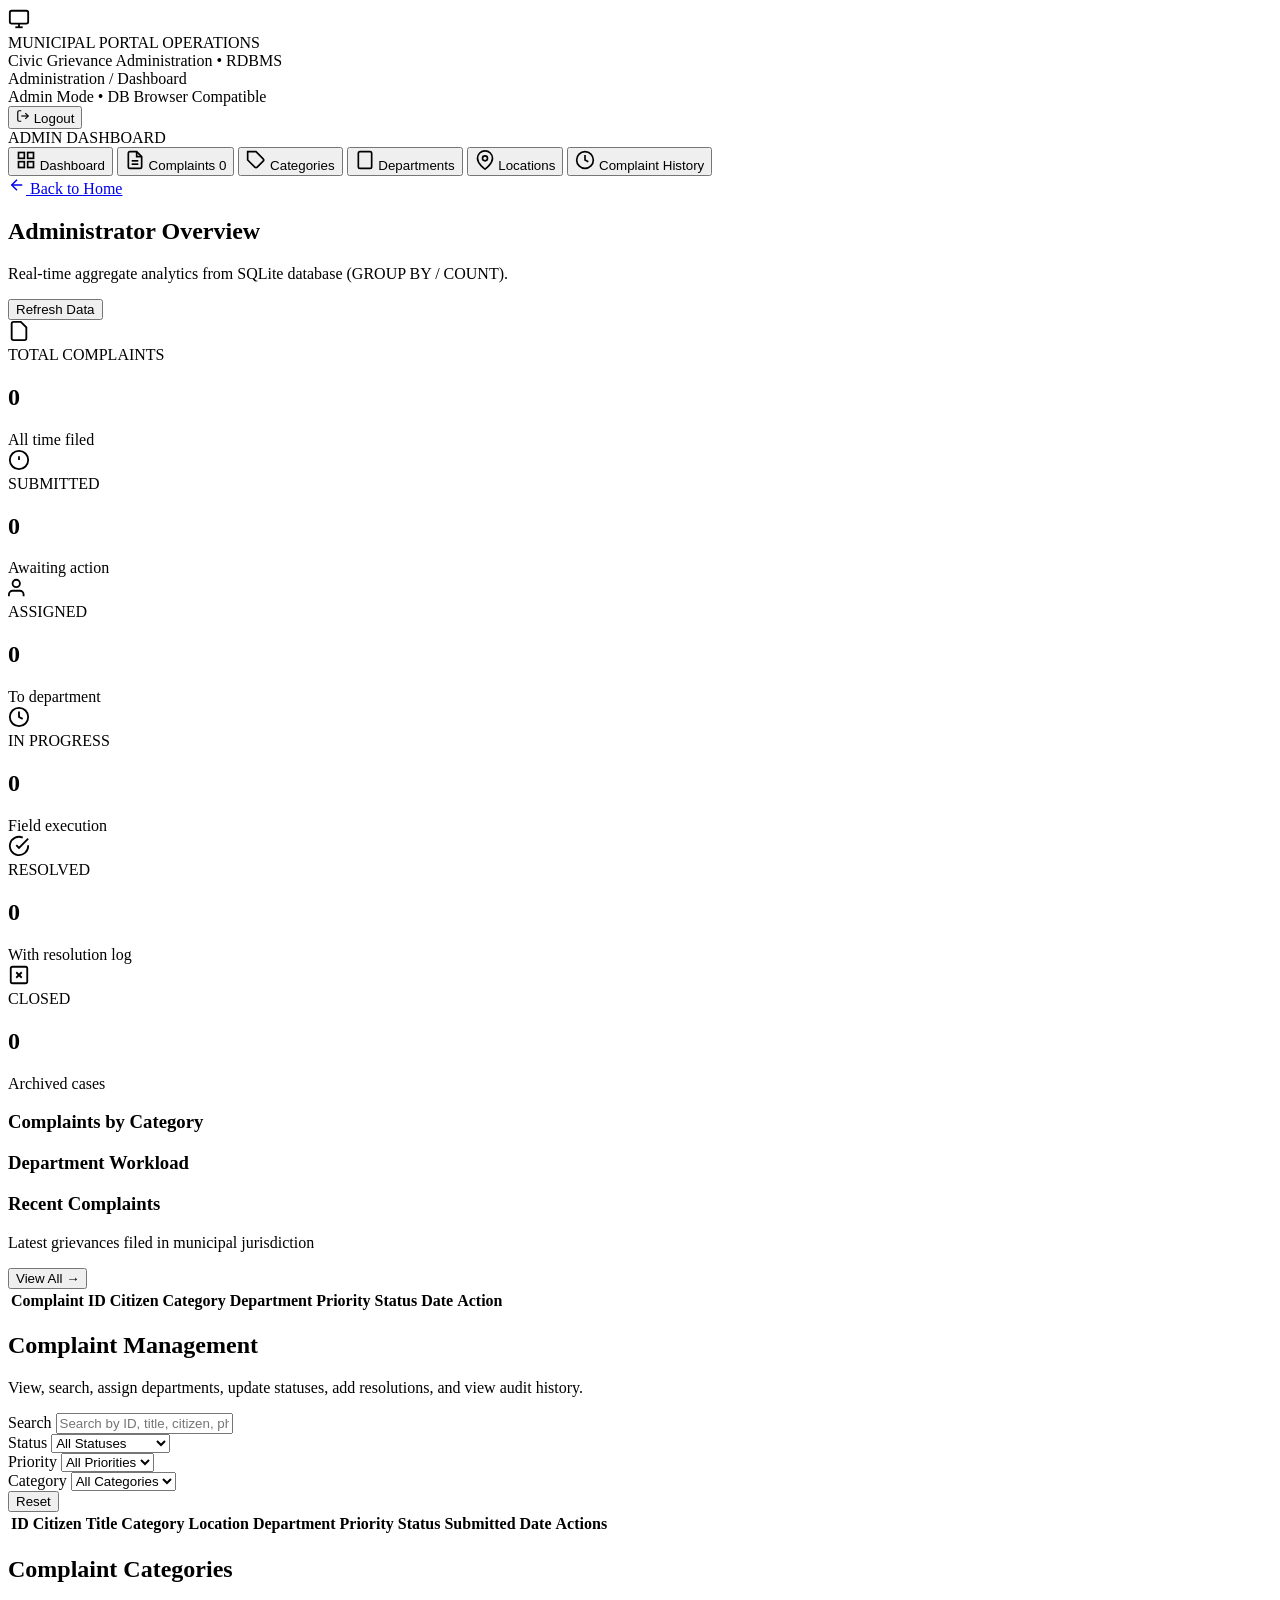
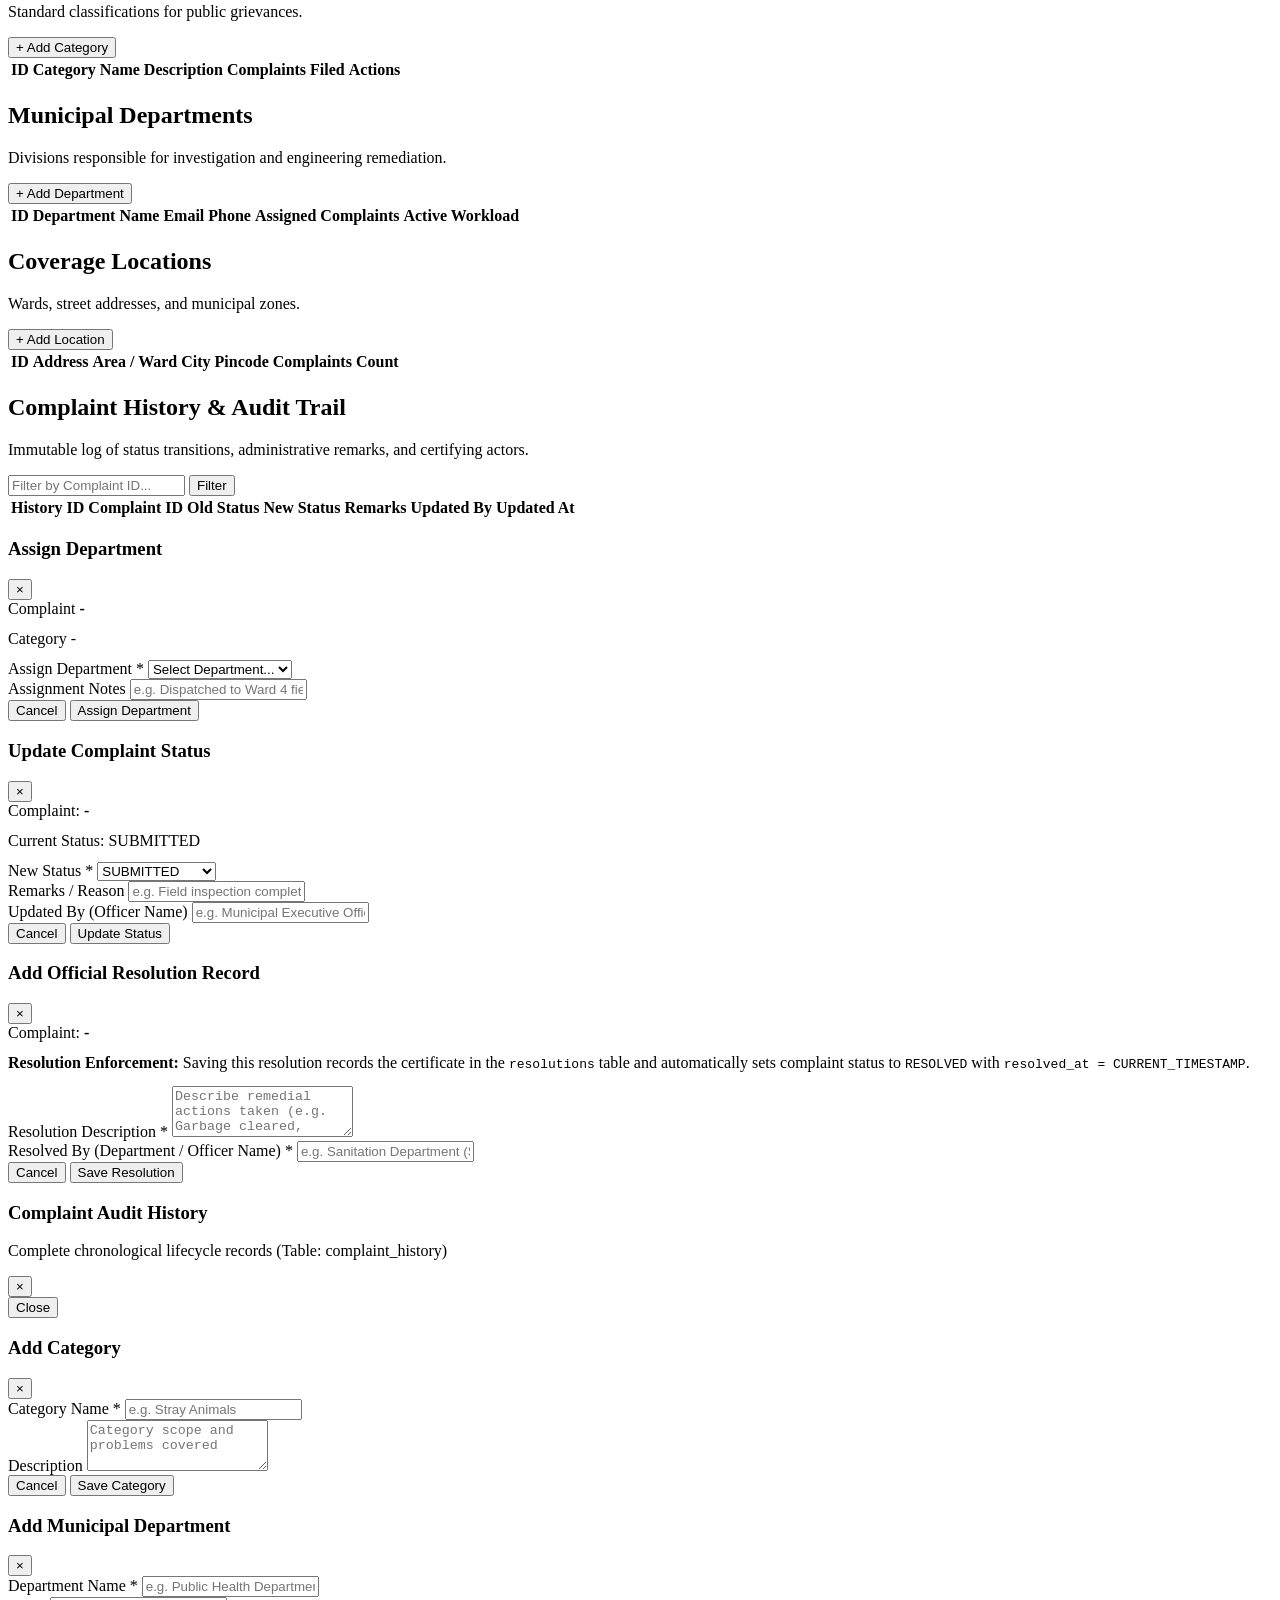
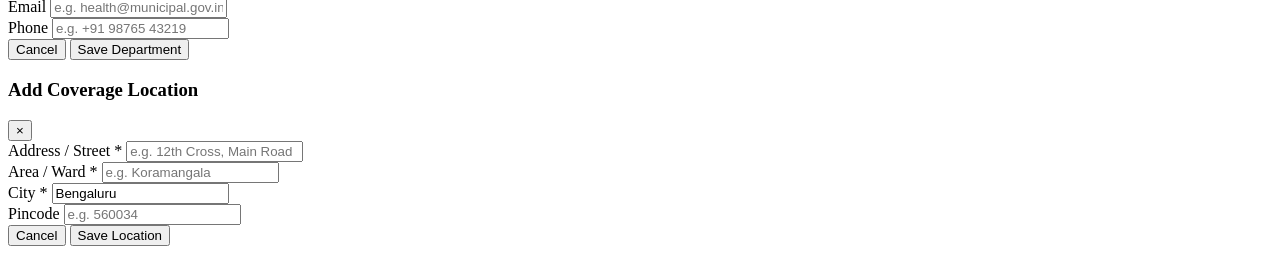
==== commit d186fda5: "Deploy complete interactive portal to GitHub Pages with client-side db adapter" ====
--- a/templates/admin.html
+++ b/templates/admin.html
@@ -8,7 +8,7 @@
     <link rel="preconnect" href="https://fonts.googleapis.com">
     <link rel="preconnect" href="https://fonts.gstatic.com" crossorigin>
     <link href="https://fonts.googleapis.com/css2?family=Inter:wght@300;400;500;600;700;800&display=swap" rel="stylesheet">
-    <link rel="stylesheet" href="/static/css/style.css">
+    <link rel="stylesheet" href="static/css/style.css">
 </head>
 <body>
     <!-- Ambient Glass Orbs -->
@@ -120,7 +120,7 @@
                 </nav>
 
                 <div class="sidebar-footer">
-                    <a href="/" class="btn-back-home">
+                    <a href="index.html" class="btn-back-home">
                         <svg width="18" height="18" viewBox="0 0 24 24" fill="none" stroke="currentColor" stroke-width="2">
                             <line x1="19" y1="12" x2="5" y2="12"></line>
                             <polyline points="12 19 5 12 12 5"></polyline>
@@ -724,6 +724,7 @@
     <!-- Toast Notifications -->
     <div id="toast-container" class="toast-container"></div>
 
-    <script src="/static/js/admin.js"></script>
+    <script src="static/js/gh-pages-adapter.js"></script>
+    <script src="static/js/admin.js"></script>
 </body>
 </html>
